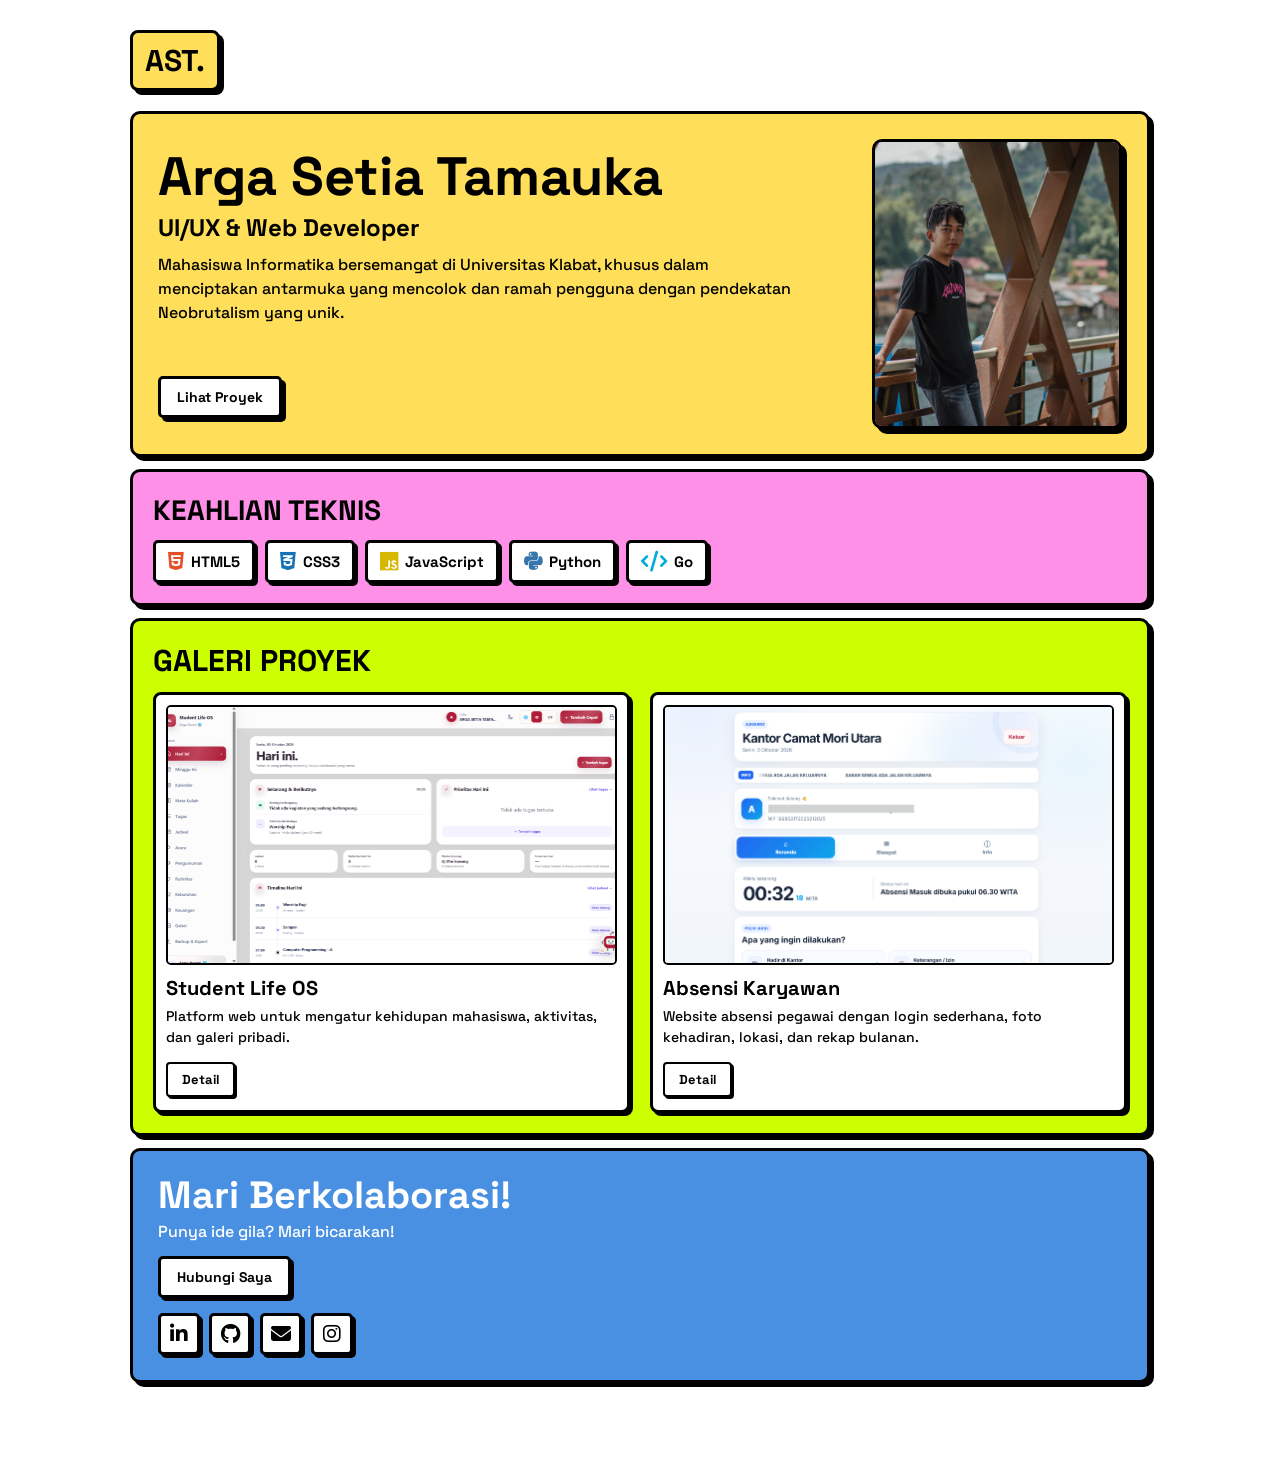
==== index.html @ 88205399 "commit" ====
<!DOCTYPE html>
<html lang="id">

<head>
    <meta charset="UTF-8">

    <meta
        name="viewport"
        content="width=device-width, initial-scale=1.0"
    >

    <title>Arga Setia Tamauka | Portfolio</title>

    <!-- CSS -->
    <link rel="stylesheet" href="style.css">

    <!-- GOOGLE FONT -->
    <link rel="preconnect" href="https://fonts.googleapis.com">

    <link
        rel="preconnect"
        href="https://fonts.gstatic.com"
        crossorigin
    >

    <link
        href="https://fonts.googleapis.com/css2?family=Space+Grotesk:wght@300..700&display=swap"
        rel="stylesheet"
    >

    <!-- FONT AWESOME -->
    <link
        rel="stylesheet"
        href="https://cdnjs.cloudflare.com/ajax/libs/font-awesome/6.6.0/css/all.min.css"
    >
</head>


<body>

    <div class="page-container">


        <!-- =========================
             HEADER
        ========================== -->

        <header>

            <h1>AST.</h1>

        </header>



        <main>


            <!-- =========================
                 ABOUT / HERO
            ========================== -->

            <section class="about">

                <div class="about-content">


                    <!-- TEXT -->
                    <div class="about-text">

                        <h1>
                            Arga Setia Tamauka
                        </h1>

                        <h2>
                            UI/UX & Web Developer
                        </h2>

                        <p>
                            Mahasiswa Informatika bersemangat di Universitas
                            Klabat, khusus dalam menciptakan antarmuka yang
                            mencolok dan ramah pengguna dengan pendekatan
                            Neobrutalism yang unik.
                        </p>

                    </div>


                    <!-- FOTO -->
                    <div class="profile-card">

                        <img
                            src="images/arga-profile.jpg"
                            alt="Foto Arga Setia Tamauka"
                        >

                    </div>


                    <!-- BUTTON -->
                    <a
                        href="#projects"
                        class="about-button"
                    >
                        Lihat Proyek
                    </a>


                </div>

            </section>



            <!-- =========================
                 SKILLS
            ========================== -->

            <section class="skills">

                <h1>
                    KEAHLIAN TEKNIS
                </h1>


                <div class="skills-card">


                    <div class="skill-item">

                        <i class="fa-brands fa-html5"></i>

                        <span>
                            HTML5
                        </span>

                    </div>


                    <div class="skill-item">

                        <i class="fa-brands fa-css3-alt"></i>

                        <span>
                            CSS3
                        </span>

                    </div>


                    <div class="skill-item">

                        <i class="fa-brands fa-js"></i>

                        <span>
                            JavaScript
                        </span>

                    </div>


                    <div class="skill-item">

                        <i class="fa-brands fa-python"></i>

                        <span>
                            Python
                        </span>

                    </div>


                    <div class="skill-item">

                        <i class="fa-solid fa-code"></i>

                        <span>
                            Go
                        </span>

                    </div>


                </div>

            </section>



            <!-- =========================
                 PROJECTS
            ========================== -->

            <section
                class="projects"
                id="projects"
            >

                <h1>
                    GALERI PROYEK
                </h1>


                <div class="projects-card">


                    <!-- PROJECT 1 -->

                    <article class="project-item">

                        <img
                            src="images/student-life-os.png"
                            alt="Preview Student Life OS"
                        >


                        <div class="project-content">

                            <h2>
                                Student Life OS
                            </h2>


                            <p>
                                Platform web untuk mengatur kehidupan
                                mahasiswa, aktivitas, dan galeri pribadi.
                            </p>


                            <a
                                href="student-life-os.html"
                                class="project-button"
                            >
                                Detail
                            </a>

                        </div>

                    </article>



                    <!-- PROJECT 2 -->

                    <article class="project-item">

                        <img
                            src="images/absensi-karyawan.png"
                            alt="Preview Absensi Karyawan"
                        >


                        <div class="project-content">

                            <h2>
                                Absensi Karyawan
                            </h2>


                            <p>
                                Website absensi pegawai dengan login
                                sederhana, foto kehadiran, lokasi,
                                dan rekap bulanan.
                            </p>


                            <a
                                href="absensi-karyawan.html"
                                class="project-button"
                            >
                                Detail
                            </a>

                        </div>

                    </article>


                </div>

            </section>



            <!-- =========================
                 CONTACT
            ========================== -->

            <section class="contact">


                <h1>
                    Mari Berkolaborasi!
                </h1>


                <p>
                    Punya ide gila? Mari bicarakan!
                </p>


                <a
                    href="mailto:emailkamu@gmail.com"
                    class="contact-button"
                >
                    Hubungi Saya
                </a>



                <!-- SOCIAL MEDIA -->

                <div class="social-media">


                    <!-- LINKEDIN -->

                    <a
                        href="https://www.linkedin.com/in/arga-setia-tamauka?utm_source=share_via&utm_content=profile&utm_medium=member_android"
                        class="social-button"
                        aria-label="LinkedIn"
                        target="_blank"
                    >

                        <i class="fa-brands fa-linkedin-in"></i>

                    </a>


                    <!-- GITHUB -->

                    <a
                        href="https://github.com/argatamauka/My-Portofolio.git"
                        class="social-button"
                        aria-label="GitHub"
                        target="_blank"
                    >

                        <i class="fa-brands fa-github"></i>

                    </a>


                    <!-- EMAIL -->

                    <a
                        href="mailto:argatamauka@gmail.com"
                        class="social-button"
                        aria-label="Email"
                    >

                        <i class="fa-solid fa-envelope"></i>

                    </a>


                    <!-- Instagram -->

                    <a
                        href="https://www.instagram.com/argatamauka_?stkn=MTJtcWIwZmtsdThpNA=="
                        class="social-button"
                        aria-label="instagram"
                        target="_blank"
                    >

                        <i class="fa-brands fa-instagram"></i>

                    </a>


                </div>


            </section>


        </main>


    </div>

</body>

</html>
---- style.css ----
/* =========================
   RESET
========================= */

* {
    margin: 0;
    padding: 0;
    box-sizing: border-box;
}


html {
    scroll-behavior: smooth;
}


body {
    font-family: "Space Grotesk", sans-serif;
    font-weight: 700;

    background-color: #ffffff;
    color: #000000;
}



/* =========================
   PAGE CONTAINER
========================= */

.page-container {
    width: 100%;

    padding: 20px;

    margin: 0 auto;
}



/* =========================
   HEADER
========================= */

header h1 {
    width: fit-content;

    padding: 8px 12px;

    border: 3px solid #000000;
    border-radius: 8px;

    background-color: #FFDE59;

    box-shadow: 4px 4px #000000;

    font-size: 28px;
}



/* =========================
   ABOUT / HERO
========================= */

.about {
    width: 100%;

    margin-top: 20px;

    padding: 14px;

    border: 3px solid #000000;
    border-radius: 10px;

    background-color: #FFDE59;

    box-shadow: 4px 4px #000000;
}


.about-content {
    display: flex;

    flex-direction: column;

    gap: 14px;
}



/* =========================
   ABOUT TEXT
========================= */

.about-text h1 {
    font-size: 30px;

    line-height: 1;
}


.about-text h2 {
    margin-top: 5px;

    font-size: 18px;
}


.about-text p {
    margin-top: 7px;

    font-size: 14px;
    font-weight: 500;

    line-height: 1.4;
}



/* =========================
   PROFILE PHOTO
========================= */

.profile-card {
    width: 100%;

    border: 3px solid #000000;
    border-radius: 10px;

    background-color: #FF90E8;

    box-shadow: 5px 5px #000000;

    overflow: hidden;
}


.profile-card img {
    display: block;

    width: 100%;

    height: auto;
}



/* =========================
   ABOUT BUTTON
========================= */

.about-button {
    display: inline-block;

    width: fit-content;

    padding: 7px 14px;

    border: 3px solid #000000;
    border-radius: 5px;

    background-color: #ffffff;

    box-shadow: 4px 4px #000000;

    color: #000000;

    font-size: 14px;

    text-decoration: none;
}


.about-button:hover {
    background-color: #CCFF00;
}


.about-button:active {
    transform: translate(4px, 4px);

    box-shadow: none;
}



/* =========================
   SKILLS
========================= */

.skills {
    width: 100%;

    margin-top: 12px;

    padding: 12px;

    border: 3px solid #000000;
    border-radius: 10px;

    background-color: #FF90E8;

    box-shadow: 4px 4px #000000;
}


.skills h1 {
    font-size: 24px;
}



/* =========================
   SKILLS CONTAINER
========================= */

.skills-card {
    display: flex;

    flex-wrap: wrap;

    gap: 10px;

    margin-top: 12px;
}



/* =========================
   SKILL ITEM
========================= */

.skill-item {
    display: flex;

    align-items: center;

    gap: 7px;

    width: fit-content;

    padding: 6px 9px;

    border: 3px solid #000000;
    border-radius: 5px;

    background-color: #ffffff;

    box-shadow: 3px 3px #000000;

    font-size: 14px;
}


.skill-item i {
    font-size: 18px;
}



/* =========================
   SKILL ICON COLORS
========================= */

.skill-item .fa-html5 {
    color: #E34F26;
}


.skill-item .fa-css3-alt {
    color: #1572B6;
}


.skill-item .fa-js {
    color: #D6B800;
}


.skill-item .fa-python {
    color: #3776AB;
}


.skill-item .fa-code {
    color: #00ADD8;
}



/* =========================
   PROJECTS
========================= */

.projects {
    width: 100%;

    margin-top: 12px;

    padding: 12px;

    border: 3px solid #000000;
    border-radius: 10px;

    background-color: #CCFF00;

    box-shadow: 4px 4px #000000;
}


.projects > h1 {
    margin-bottom: 12px;

    font-size: 24px;
}



/* =========================
   PROJECT CONTAINER
========================= */

.projects-card {
    display: grid;

    grid-template-columns: repeat(2, 1fr);

    gap: 10px;
}



/* =========================
   PROJECT ITEM
========================= */

.project-item {
    min-width: 0;

    padding: 6px;

    border: 3px solid #000000;
    border-radius: 8px;

    background-color: #ffffff;

    box-shadow: 3px 3px #000000;
}



/* =========================
   PROJECT IMAGE
========================= */

.project-item > img {
    display: block;

    width: 100%;

    height: 85px;

    object-fit: cover;

    border: 2px solid #000000;
    border-radius: 5px;
}



/* =========================
   PROJECT CONTENT
========================= */

.project-content h2 {
    margin-top: 7px;

    font-size: 14px;

    line-height: 1.1;
}


.project-content p {
    margin-top: 5px;

    font-size: 9px;
    font-weight: 500;

    line-height: 1.3;
}



/* =========================
   PROJECT BUTTON
========================= */

.project-button {
    display: inline-block;

    margin-top: 9px;
    margin-bottom: 3px;

    padding: 4px 8px;

    border: 2px solid #000000;
    border-radius: 4px;

    background-color: #ffffff;

    box-shadow: 2px 2px #000000;

    color: #000000;

    font-size: 10px;

    text-decoration: none;
}


.project-button:hover {
    background-color: #FFDE59;
}


.project-button:active {
    transform: translate(2px, 2px);

    box-shadow: none;
}



/* =========================
   CONTACT
========================= */

.contact {
    width: 100%;

    margin-top: 12px;
    margin-bottom: 30px;

    padding: 16px;

    border: 3px solid #000000;
    border-radius: 10px;

    background-color: #4A90E2;

    box-shadow: 4px 4px #000000;

    color: #ffffff;
}


.contact h1 {
    font-size: 28px;

    line-height: 1;
}


.contact p {
    margin-top: 7px;

    font-size: 14px;
    font-weight: 500;
}



/* =========================
   CONTACT BUTTON
========================= */

.contact-button {
    display: inline-block;

    margin-top: 14px;

    padding: 7px 12px;

    border: 3px solid #000000;
    border-radius: 5px;

    background-color: #ffffff;

    box-shadow: 3px 3px #000000;

    color: #000000;

    font-size: 13px;

    text-decoration: none;
}


.contact-button:hover {
    background-color: #CCFF00;
}


.contact-button:active {
    transform: translate(3px, 3px);

    box-shadow: none;
}



/* =========================
   SOCIAL MEDIA
========================= */

.social-media {
    display: flex;

    flex-wrap: wrap;

    gap: 9px;

    margin-top: 15px;
}


.social-button {
    display: flex;

    justify-content: center;

    align-items: center;

    width: 38px;

    height: 38px;

    border: 3px solid #000000;
    border-radius: 5px;

    background-color: #ffffff;

    box-shadow: 3px 3px #000000;

    color: #000000;

    text-decoration: none;
}


.social-button i {
    font-size: 18px;
}


.social-button:hover {
    background-color: #FFDE59;
}


.social-button:active {
    transform: translate(3px, 3px);

    box-shadow: none;
}



/* =========================
   MOBILE KECIL
========================= */

@media (max-width: 360px) {

    .page-container {
        padding: 12px;
    }


    .about-text h1 {
        font-size: 26px;
    }


    .about-text h2 {
        font-size: 16px;
    }


    .about-text p {
        font-size: 13px;
    }


    .skills h1,
    .projects > h1 {
        font-size: 21px;
    }


    .projects-card {
        gap: 7px;
    }


    .project-item {
        padding: 5px;
    }


    .project-item > img {
        height: 70px;
    }


    .project-content h2 {
        font-size: 12px;
    }


    .project-content p {
        font-size: 8px;
    }


    .contact h1 {
        font-size: 24px;
    }

}



/* =========================
   TABLET & DESKTOP
========================= */

@media (min-width: 768px) {

    .page-container {
        max-width: 1100px;

        padding: 30px 40px;

        margin: 0 auto;
    }


    /* =========================
       HEADER
    ========================= */

    header h1 {
        font-size: 30px;
    }


    /* =========================
       ABOUT
    ========================= */

    .about {
        padding: 25px;
    }


    .about-content {
        display: grid;

        grid-template-columns: 1fr 230px;

        grid-template-areas:
            "text photo"
            "button photo";

        column-gap: 40px;

        align-items: center;
    }


    .about-text {
        grid-area: text;
    }


    .about-text h1 {
        font-size: 46px;
    }


    .about-text h2 {
        margin-top: 8px;

        font-size: 24px;
    }


    .about-text p {
        max-width: 650px;

        margin-top: 10px;

        font-size: 16px;

        line-height: 1.5;
    }


    /* FOTO */

    .profile-card {
        grid-area: photo;

        width: 220px;

        height: 260px;

        margin: 0;

        justify-self: end;
    }


    .profile-card img {
        width: 100%;

        height: 100%;

        object-fit: cover;

        object-position: center;
    }


    /* BUTTON */

    .about-button {
        grid-area: button;

        justify-self: start;

        margin-top: 15px;

        padding: 9px 16px;

        font-size: 14px;
    }


    /* =========================
       SKILLS
    ========================= */

    .skills {
        padding: 20px;
    }


    .skills h1 {
        font-size: 28px;
    }


    .skill-item {
        padding: 8px 12px;

        font-size: 15px;
    }


    .skill-item i {
        font-size: 21px;
    }


    /* =========================
       PROJECTS
    ========================= */

    .projects {
        padding: 20px;
    }


    .projects > h1 {
        font-size: 30px;
    }


    .projects-card {
        gap: 20px;
    }


    .project-item {
        padding: 10px;
    }


    .project-item > img {
        height: 220px;
    }


    .project-content h2 {
        margin-top: 12px;

        font-size: 20px;
    }


    .project-content p {
        max-width: 450px;

        margin-top: 7px;

        font-size: 14px;

        line-height: 1.5;
    }


    .project-button {
        margin-top: 14px;

        padding: 7px 14px;

        font-size: 13px;
    }


    /* =========================
       CONTACT
    ========================= */

    .contact {
        padding: 25px;

        margin-bottom: 50px;
    }


    .contact h1 {
        font-size: 38px;
    }


    .contact p {
        font-size: 16px;
    }


    .contact-button {
        padding: 9px 16px;

        font-size: 14px;
    }


    .social-button {
        width: 42px;

        height: 42px;
    }


    .social-button i {
        font-size: 20px;
    }

}



/* =========================
   DESKTOP BESAR
========================= */

@media (min-width: 1024px) {

    .about-content {
        grid-template-columns: 1fr 270px;
    }


    .profile-card {
        width: 250px;

        height: 290px;
    }


    .about-text h1 {
        font-size: 54px;
    }


    .project-item > img {
        height: 260px;
    }

}
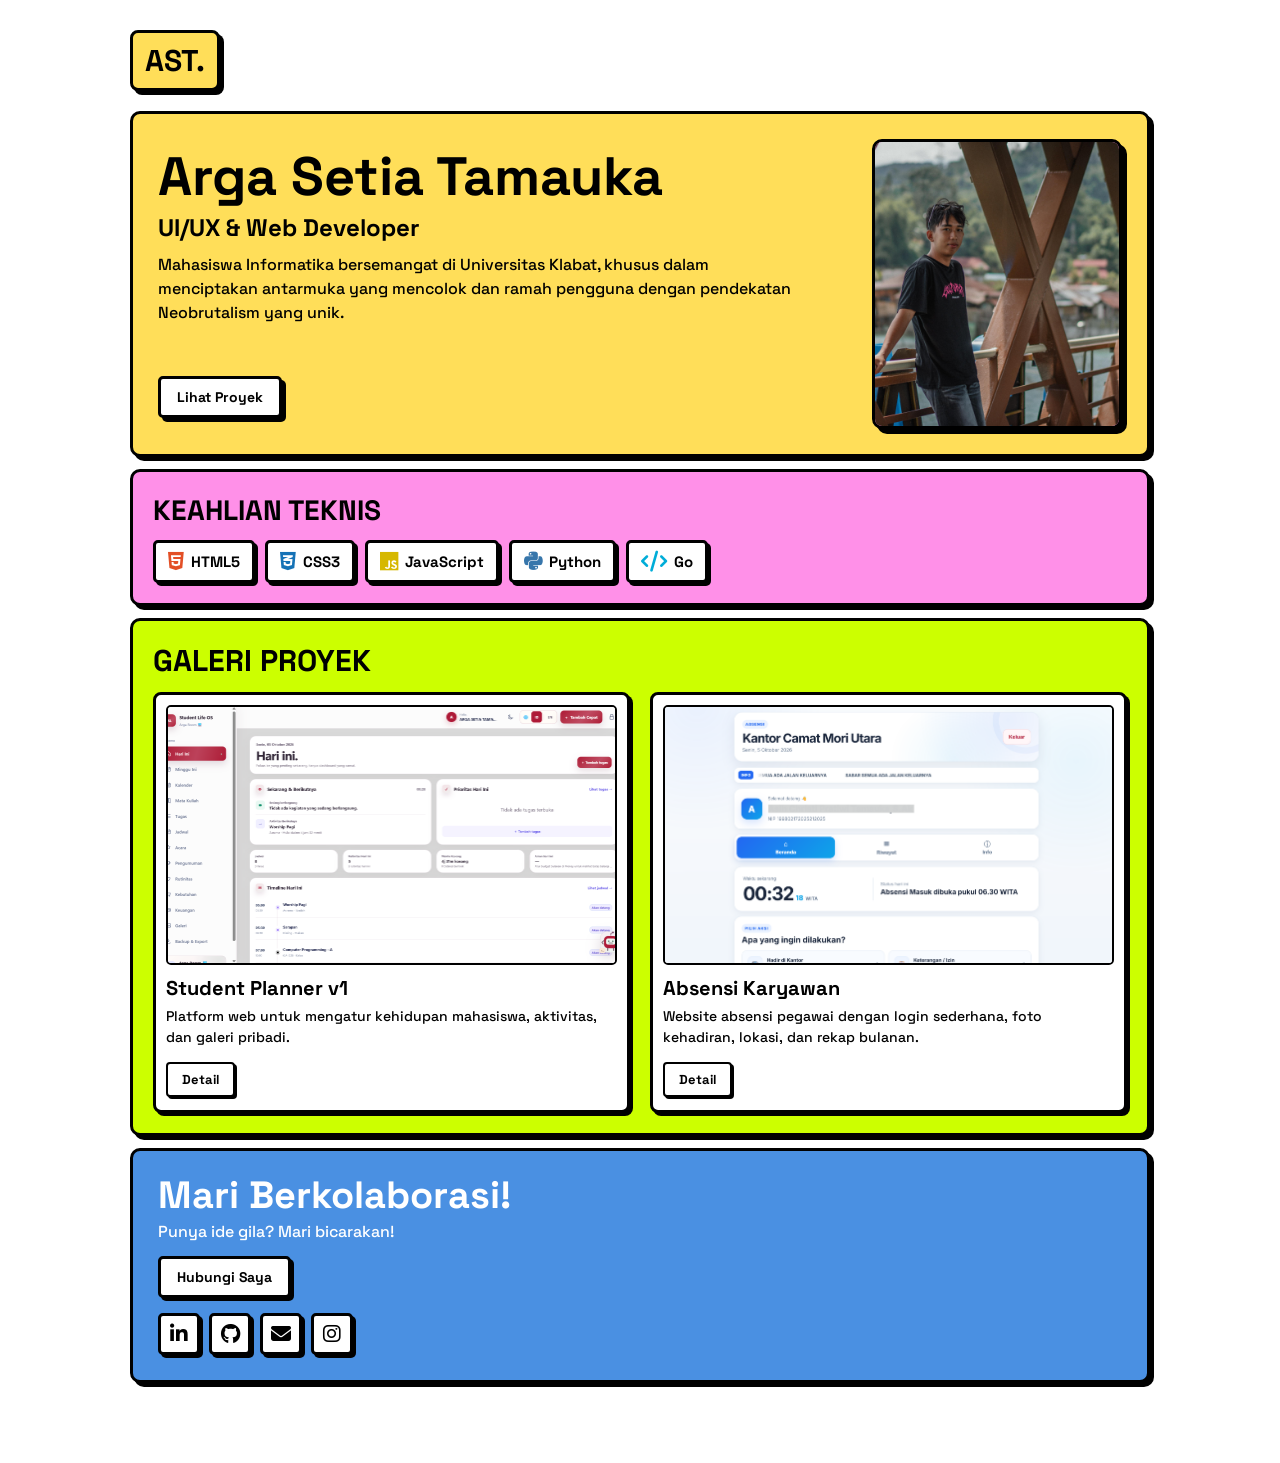
==== commit bd90a48d: "Update index.html" ====
--- a/index.html
+++ b/index.html
@@ -217,7 +217,7 @@
                         <div class="project-content">
 
                             <h2>
-                                Student Life OS
+                                Student Planner v1
                             </h2>
 
 
@@ -300,7 +300,7 @@
 
 
                 <a
-                    href="mailto:emailkamu@gmail.com"
+                    href="mailto:argatamauka@gmail.com"
                     class="contact-button"
                 >
                     Hubungi Saya
@@ -381,4 +381,4 @@
 
 </body>
 
-</html>+</html>
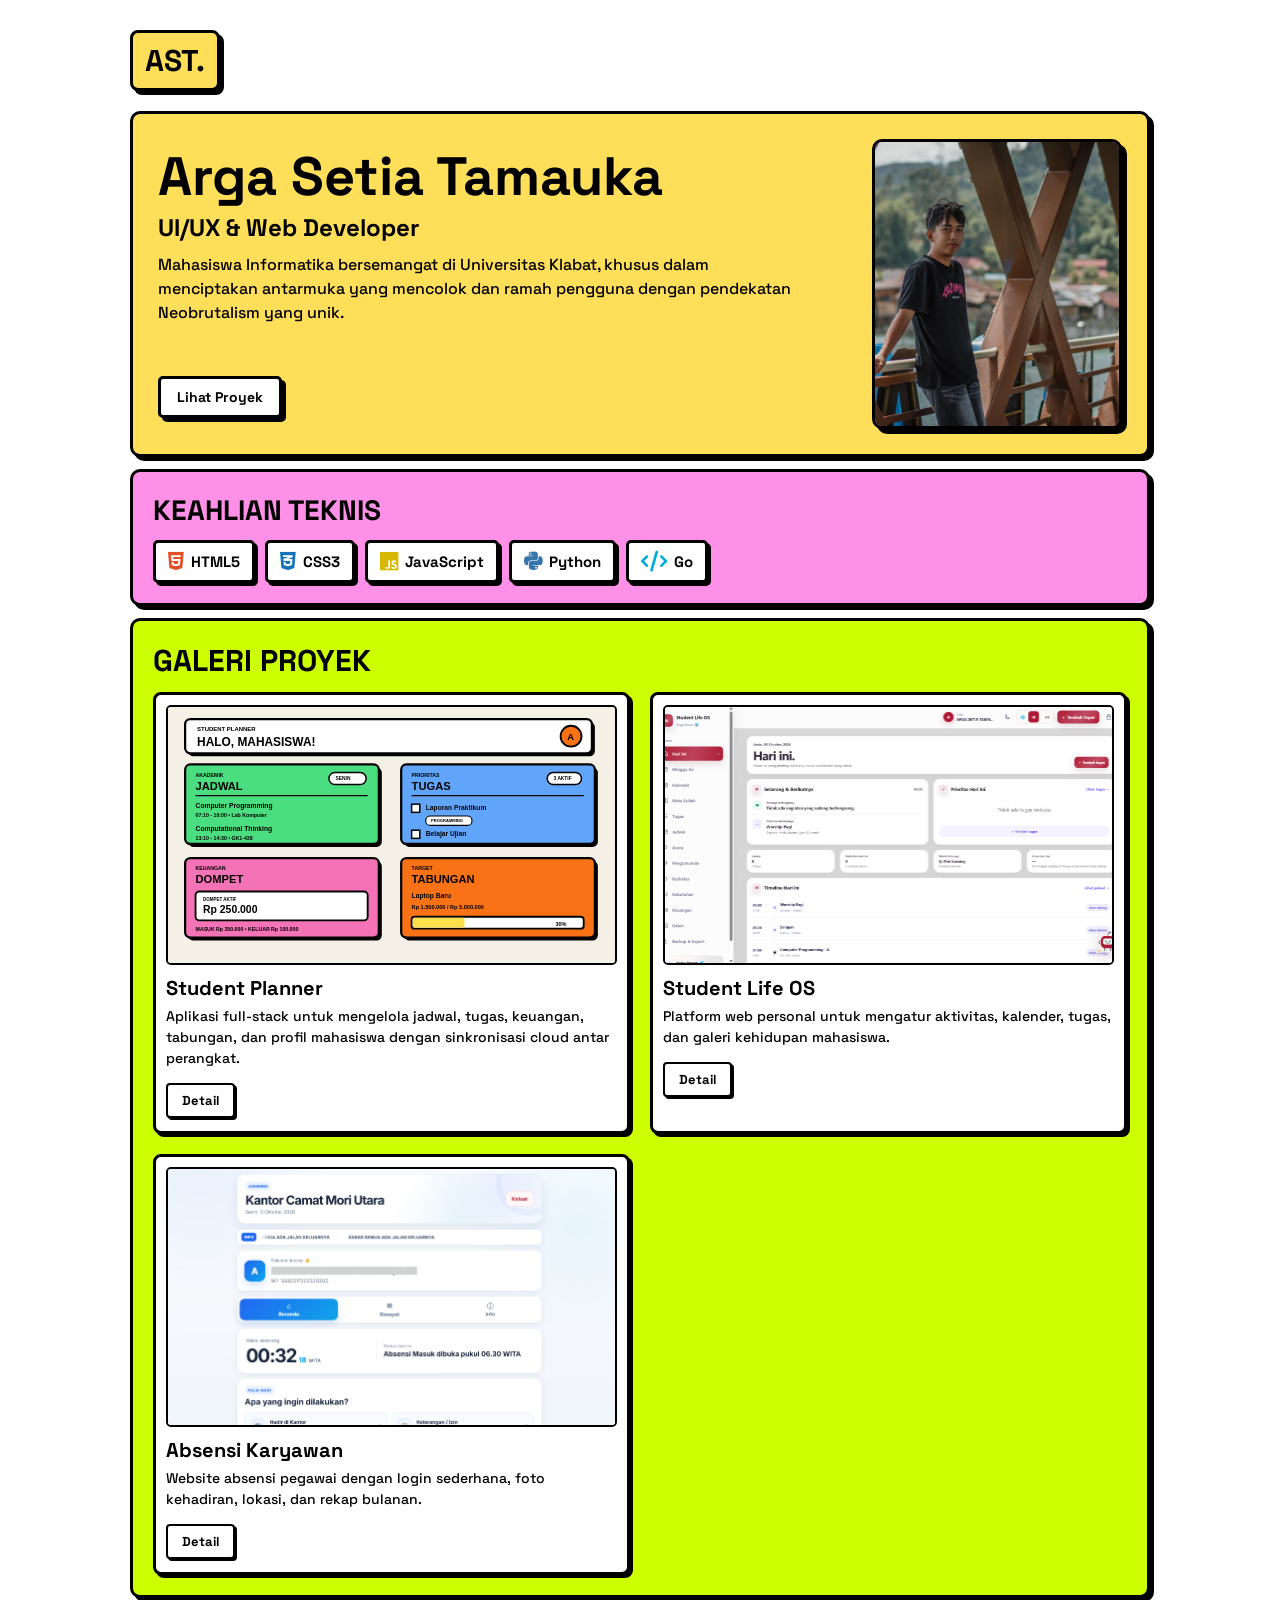
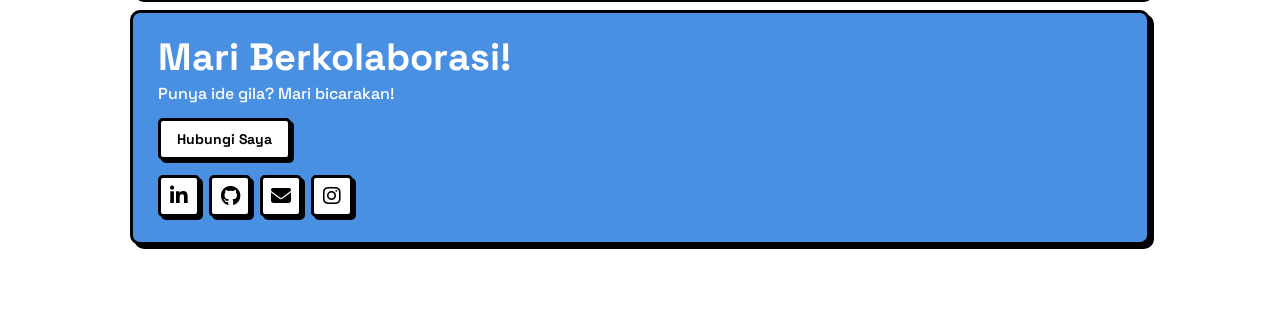
==== commit 392cef9b: "Add Student Planner to portfolio" ====
--- a/index.html
+++ b/index.html
@@ -191,97 +191,133 @@
                  PROJECTS
             ========================== -->
 
-            <section
-                class="projects"
-                id="projects"
-            >
-
-                <h1>
-                    GALERI PROYEK
-                </h1>
-
-
-                <div class="projects-card">
-
-
-                    <!-- PROJECT 1 -->
-
-                    <article class="project-item">
-
-                        <img
-                            src="images/student-life-os.png"
-                            alt="Preview Student Life OS"
-                        >
-
-
-                        <div class="project-content">
-
-                            <h2>
-                                Student Planner v1
-                            </h2>
-
-
-                            <p>
-                                Platform web untuk mengatur kehidupan
-                                mahasiswa, aktivitas, dan galeri pribadi.
-                            </p>
-
-
-                            <a
-                                href="student-life-os.html"
-                                class="project-button"
-                            >
-                                Detail
-                            </a>
-
-                        </div>
-
-                    </article>
-
-
-
-                    <!-- PROJECT 2 -->
-
-                    <article class="project-item">
-
-                        <img
-                            src="images/absensi-karyawan.png"
-                            alt="Preview Absensi Karyawan"
-                        >
-
-
-                        <div class="project-content">
-
-                            <h2>
-                                Absensi Karyawan
-                            </h2>
-
-
-                            <p>
-                                Website absensi pegawai dengan login
-                                sederhana, foto kehadiran, lokasi,
-                                dan rekap bulanan.
-                            </p>
-
-
-                            <a
-                                href="absensi-karyawan.html"
-                                class="project-button"
-                            >
-                                Detail
-                            </a>
-
-                        </div>
-
-                    </article>
-
-
-                </div>
-
-            </section>
-
-
-
+            <section
+                class="projects"
+                id="projects"
+            >
+
+                <h1>
+                    GALERI PROYEK
+                </h1>
+
+
+                <div class="projects-card">
+
+
+                    <!-- PROJECT 1 -->
+
+                    <article class="project-item featured">
+
+                        <img
+                            src="images/student-planner.svg"
+                            alt="Preview Student Planner"
+                        >
+
+
+                        <div class="project-content">
+
+                            <h2>
+                                Student Planner
+                            </h2>
+
+
+                            <p>
+                                Aplikasi full-stack untuk mengelola jadwal,
+                                tugas, keuangan, tabungan, dan profil mahasiswa
+                                dengan sinkronisasi cloud antar perangkat.
+                            </p>
+
+
+                            <a
+                                href="student-planner.html"
+                                class="project-button"
+                            >
+                                Detail
+                            </a>
+
+                        </div>
+
+                    </article>
+
+
+
+                    <!-- PROJECT 2 -->
+
+                    <article class="project-item">
+
+                        <img
+                            src="images/student-life-os.png"
+                            alt="Preview Student Life OS"
+                        >
+
+
+                        <div class="project-content">
+
+                            <h2>
+                                Student Life OS
+                            </h2>
+
+
+                            <p>
+                                Platform web personal untuk mengatur aktivitas,
+                                kalender, tugas, dan galeri kehidupan mahasiswa.
+                            </p>
+
+
+                            <a
+                                href="student-life-os.html"
+                                class="project-button"
+                            >
+                                Detail
+                            </a>
+
+                        </div>
+
+                    </article>
+
+
+
+                    <!-- PROJECT 3 -->
+
+                    <article class="project-item">
+
+                        <img
+                            src="images/absensi-karyawan.png"
+                            alt="Preview Absensi Karyawan"
+                        >
+
+
+                        <div class="project-content">
+
+                            <h2>
+                                Absensi Karyawan
+                            </h2>
+
+
+                            <p>
+                                Website absensi pegawai dengan login sederhana,
+                                foto kehadiran, lokasi, dan rekap bulanan.
+                            </p>
+
+
+                            <a
+                                href="absensi-karyawan.html"
+                                class="project-button"
+                            >
+                                Detail
+                            </a>
+
+                        </div>
+
+                    </article>
+
+
+                </div>
+
+            </section>
+
+
+
             <!-- =========================
                  CONTACT
             ========================== -->
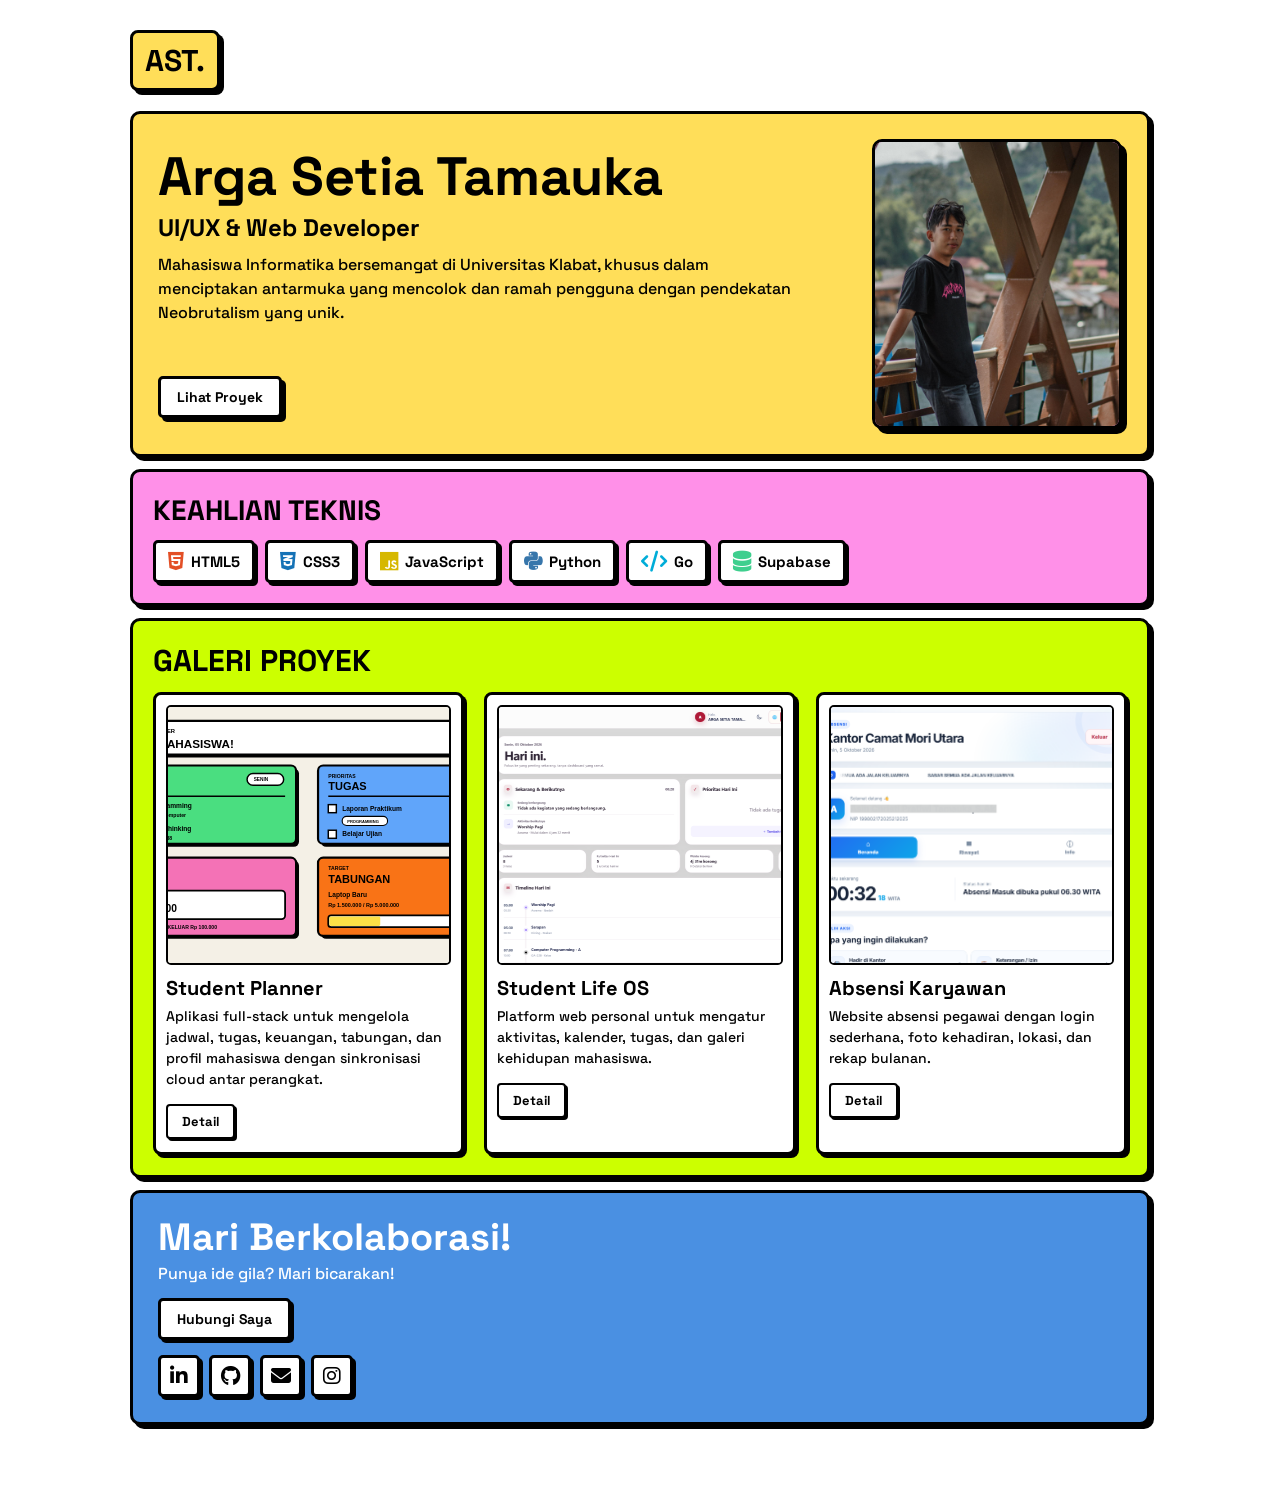
==== commit 9cf93df5: "Add Supabase to technical skills" ====
--- a/index.html
+++ b/index.html
@@ -178,6 +178,17 @@
                             Go
                         </span>
 
+                    </div>
+
+
+                    <div class="skill-item">
+
+                        <i class="fa-solid fa-database"></i>
+
+                        <span>
+                            Supabase
+                        </span>
+
                     </div>
 
 
--- a/style.css
+++ b/style.css
@@ -288,6 +288,11 @@
 }
 
 
+.skill-item .fa-database {
+    color: #3ECF8E;
+}
+
+
 
 /* =========================
    PROJECTS
@@ -334,6 +339,16 @@
 /* =========================
    PROJECT ITEM
 ========================= */
+
+.project-item.featured {
+    grid-column: 1 / -1;
+}
+
+
+.project-item.featured > img {
+    height: 140px;
+}
+
 
 .project-item {
     min-width: 0;
@@ -791,7 +806,18 @@
 
 
     .projects-card {
+        grid-template-columns: repeat(3, 1fr);
         gap: 20px;
+    }
+
+
+    .project-item.featured {
+        grid-column: auto;
+    }
+
+
+    .project-item.featured > img {
+        height: 220px;
     }
 
 
@@ -902,4 +928,9 @@
         height: 260px;
     }
 
+
+    .project-item.featured > img {
+        height: 260px;
+    }
+
 }
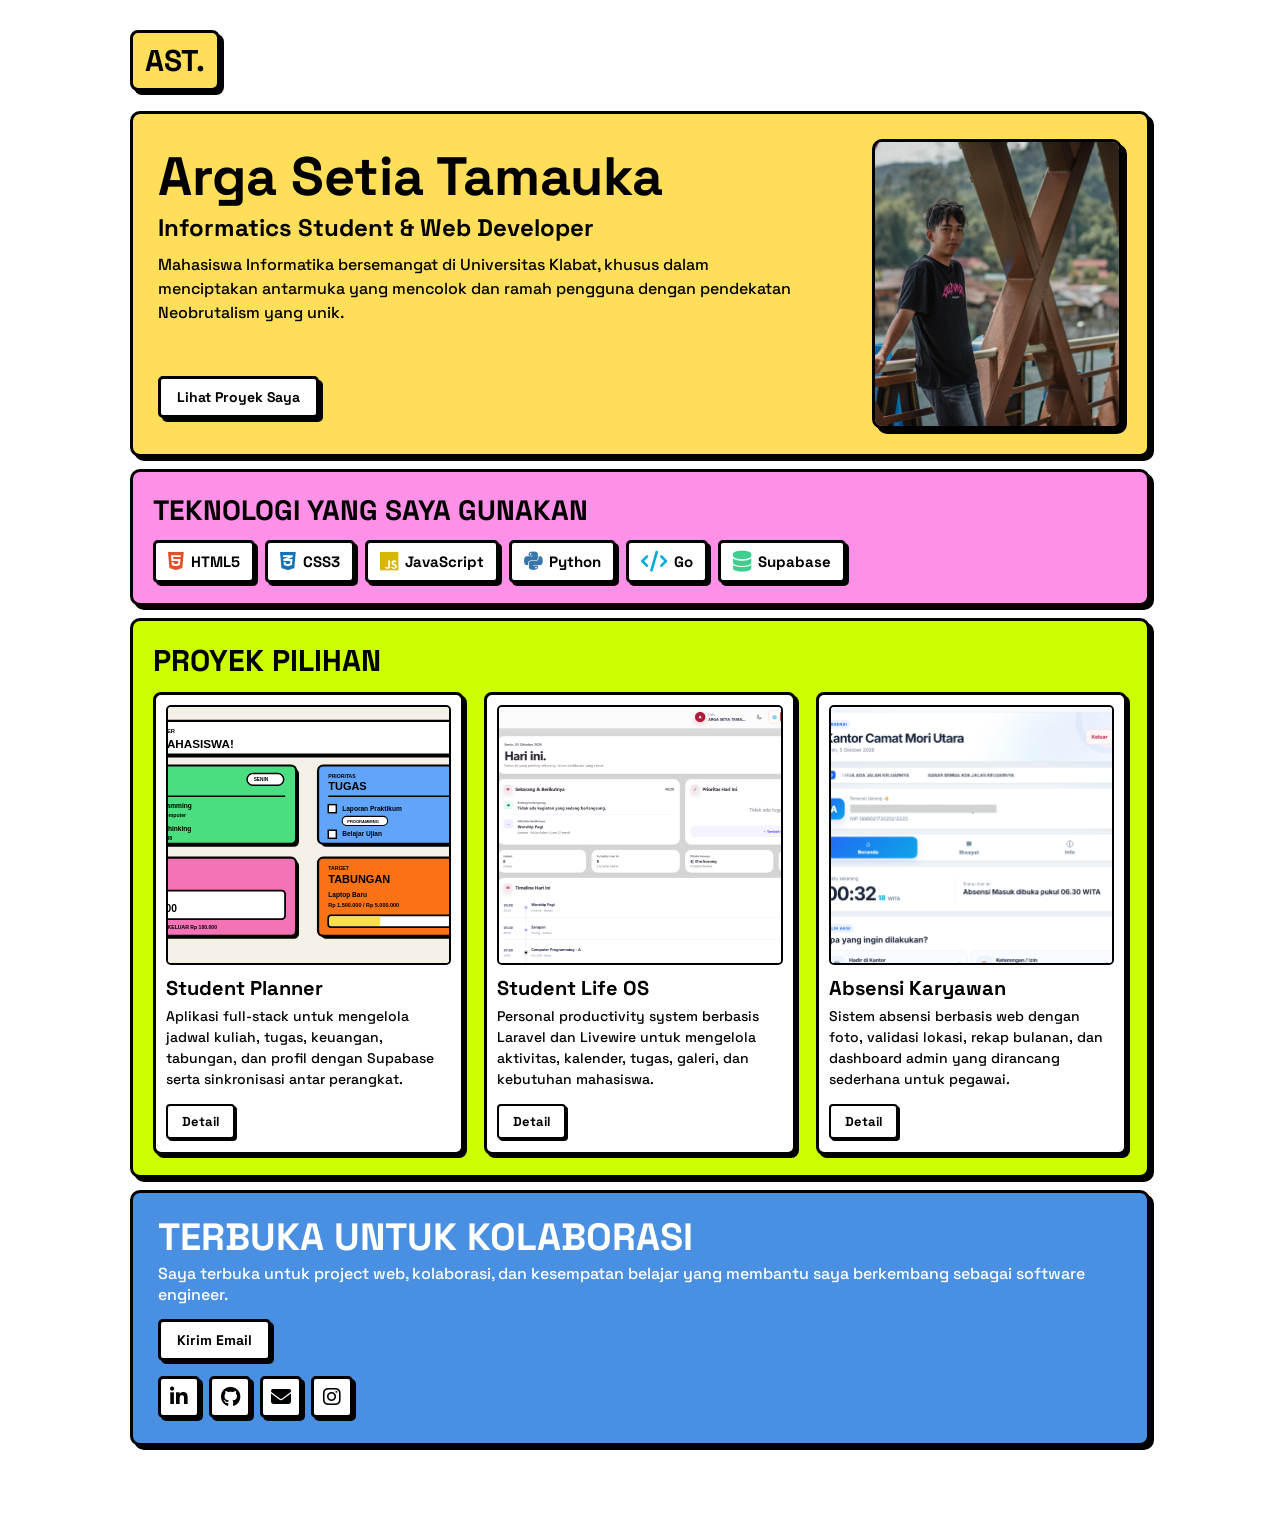
==== commit e8846787: "Refine portfolio copy and project presentation" ====
--- a/index.html
+++ b/index.html
@@ -73,7 +73,7 @@
                         </h1>
 
                         <h2>
-                            UI/UX & Web Developer
+                            Informatics Student & Web Developer
                         </h2>
 
                         <p>
@@ -102,7 +102,7 @@
                         href="#projects"
                         class="about-button"
                     >
-                        Lihat Proyek
+                        Lihat Proyek Saya
                     </a>
 
 
@@ -119,7 +119,7 @@
             <section class="skills">
 
                 <h1>
-                    KEAHLIAN TEKNIS
+                    TEKNOLOGI YANG SAYA GUNAKAN
                 </h1>
 
 
@@ -208,7 +208,7 @@
             >
 
                 <h1>
-                    GALERI PROYEK
+                    PROYEK PILIHAN
                 </h1>
 
 
@@ -217,7 +217,7 @@
 
                     <!-- PROJECT 1 -->
 
-                    <article class="project-item featured">
+                    <article class="project-item">
 
                         <img
                             src="images/student-planner.svg"
@@ -233,9 +233,9 @@
 
 
                             <p>
-                                Aplikasi full-stack untuk mengelola jadwal,
-                                tugas, keuangan, tabungan, dan profil mahasiswa
-                                dengan sinkronisasi cloud antar perangkat.
+                                Aplikasi full-stack untuk mengelola jadwal kuliah,
+                                tugas, keuangan, tabungan, dan profil dengan
+                                Supabase serta sinkronisasi antar perangkat.
                             </p>
 
 
@@ -270,8 +270,9 @@
 
 
                             <p>
-                                Platform web personal untuk mengatur aktivitas,
-                                kalender, tugas, dan galeri kehidupan mahasiswa.
+                                Personal productivity system berbasis Laravel dan
+                                Livewire untuk mengelola aktivitas, kalender,
+                                tugas, galeri, dan kebutuhan mahasiswa.
                             </p>
 
 
@@ -306,8 +307,9 @@
 
 
                             <p>
-                                Website absensi pegawai dengan login sederhana,
-                                foto kehadiran, lokasi, dan rekap bulanan.
+                                Sistem absensi berbasis web dengan foto, validasi
+                                lokasi, rekap bulanan, dan dashboard admin
+                                yang dirancang sederhana untuk pegawai.
                             </p>
 
 
@@ -337,12 +339,12 @@
 
 
                 <h1>
-                    Mari Berkolaborasi!
+                    TERBUKA UNTUK KOLABORASI
                 </h1>
 
 
                 <p>
-                    Punya ide gila? Mari bicarakan!
+                    Saya terbuka untuk project web, kolaborasi, dan kesempatan belajar yang membantu saya berkembang sebagai software engineer.
                 </p>
 
 
@@ -350,7 +352,7 @@
                     href="mailto:argatamauka@gmail.com"
                     class="contact-button"
                 >
-                    Hubungi Saya
+                    Kirim Email
                 </a>
 
 
@@ -377,7 +379,7 @@
                     <!-- GITHUB -->
 
                     <a
-                        href="https://github.com/argatamauka/My-Portofolio.git"
+                        href="https://github.com/argatamauka"
                         class="social-button"
                         aria-label="GitHub"
                         target="_blank"
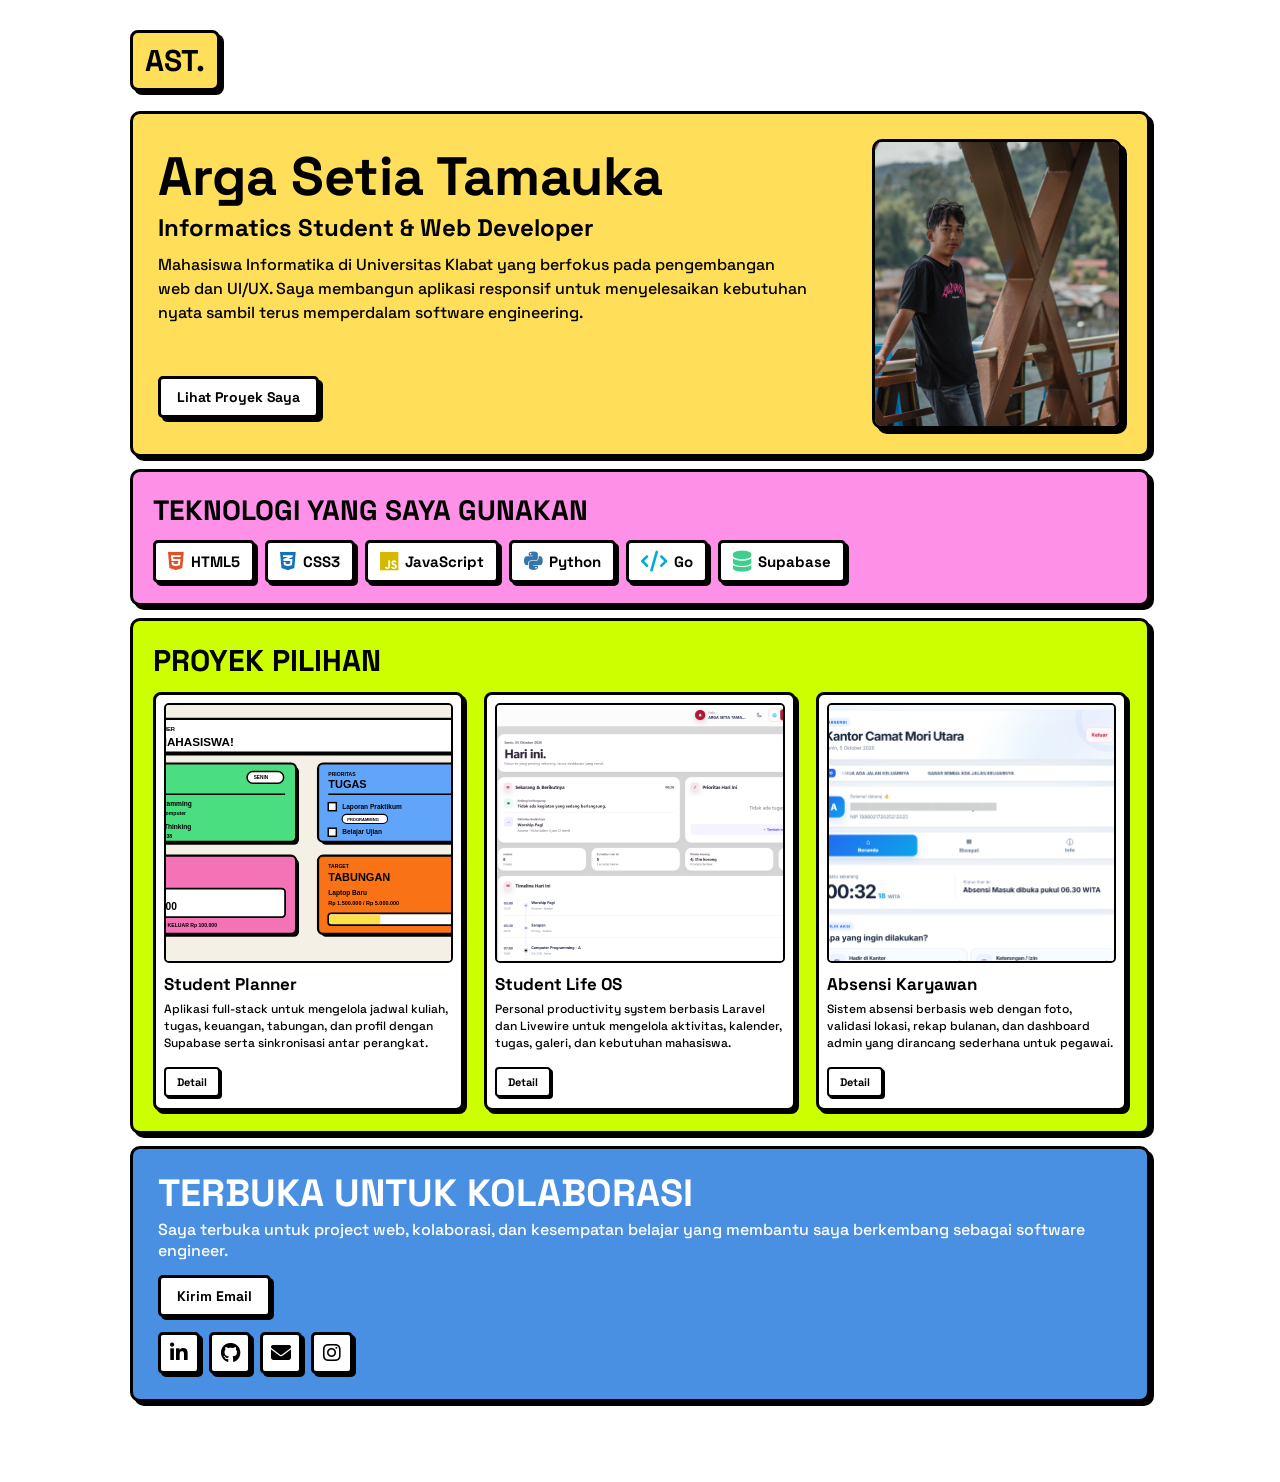
==== commit 5275de59: "Update portfolio bio copy" ====
--- a/index.html
+++ b/index.html
@@ -77,10 +77,10 @@
                         </h2>
 
                         <p>
-                            Mahasiswa Informatika bersemangat di Universitas
-                            Klabat, khusus dalam menciptakan antarmuka yang
-                            mencolok dan ramah pengguna dengan pendekatan
-                            Neobrutalism yang unik.
+                            Mahasiswa Informatika di Universitas Klabat yang berfokus pada
+                            pengembangan web dan UI/UX. Saya membangun aplikasi
+                            responsif untuk menyelesaikan kebutuhan nyata sambil
+                            terus memperdalam software engineering.
                         </p>
 
                     </div>
--- a/style.css
+++ b/style.css
@@ -340,16 +340,6 @@
    PROJECT ITEM
 ========================= */
 
-.project-item.featured {
-    grid-column: 1 / -1;
-}
-
-
-.project-item.featured > img {
-    height: 140px;
-}
-
-
 .project-item {
     min-width: 0;
 
@@ -374,7 +364,7 @@
 
     width: 100%;
 
-    height: 85px;
+    height: 72px;
 
     object-fit: cover;
 
@@ -626,7 +616,7 @@
 
 
     .project-item > img {
-        height: 70px;
+        height: 64px;
     }
 
 
@@ -731,7 +721,7 @@
 
         width: 220px;
 
-        height: 260px;
+        height: 170px;
 
         margin: 0;
 
@@ -811,30 +801,20 @@
     }
 
 
-    .project-item.featured {
-        grid-column: auto;
-    }
-
-
-    .project-item.featured > img {
-        height: 220px;
-    }
-
-
     .project-item {
-        padding: 10px;
+        padding: 8px;
     }
 
 
     .project-item > img {
-        height: 220px;
+        height: 150px;
     }
 
 
     .project-content h2 {
         margin-top: 12px;
 
-        font-size: 20px;
+        font-size: 17px;
     }
 
 
@@ -843,18 +823,18 @@
 
         margin-top: 7px;
 
-        font-size: 14px;
-
-        line-height: 1.5;
+        font-size: 12px;
+
+        line-height: 1.45;
     }
 
 
     .project-button {
         margin-top: 14px;
 
-        padding: 7px 14px;
-
-        font-size: 13px;
+        padding: 6px 11px;
+
+        font-size: 11px;
     }
 
 
@@ -929,8 +909,4 @@
     }
 
 
-    .project-item.featured > img {
-        height: 260px;
-    }
-
 }
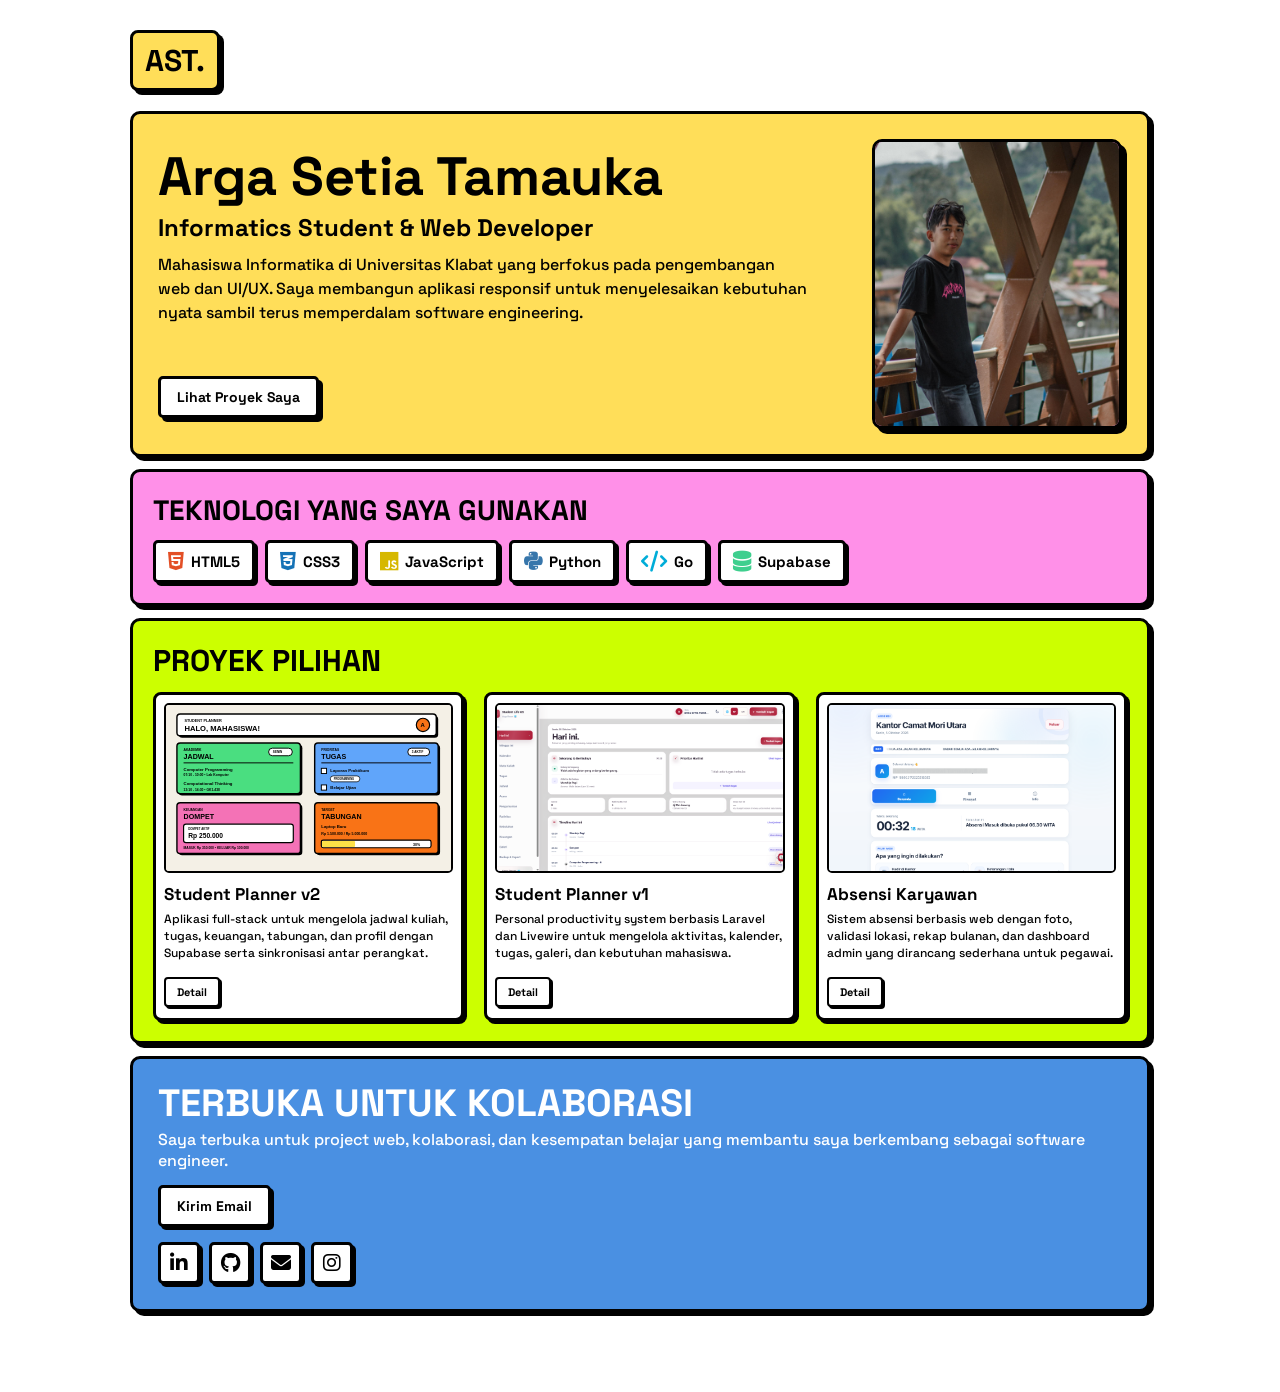
==== commit fe9336f7: "Rename portfolio projects to Student Planner v1 and v2" ====
--- a/index.html
+++ b/index.html
@@ -221,14 +221,14 @@
 
                         <img
                             src="images/student-planner.svg"
-                            alt="Preview Student Planner"
+                            alt="Preview Student Planner v2"
                         >
 
 
                         <div class="project-content">
 
                             <h2>
-                                Student Planner
+                                Student Planner v2
                             </h2>
 
 
@@ -258,14 +258,14 @@
 
                         <img
                             src="images/student-life-os.png"
-                            alt="Preview Student Life OS"
+                            alt="Preview Student Planner v1"
                         >
 
 
                         <div class="project-content">
 
                             <h2>
-                                Student Life OS
+                                Student Planner v1
                             </h2>
 
 
--- a/style.css
+++ b/style.css
@@ -721,7 +721,7 @@
 
         width: 220px;
 
-        height: 170px;
+        height: 260px;
 
         margin: 0;
 
@@ -905,7 +905,7 @@
 
 
     .project-item > img {
-        height: 260px;
+        height: 170px;
     }
 
 
